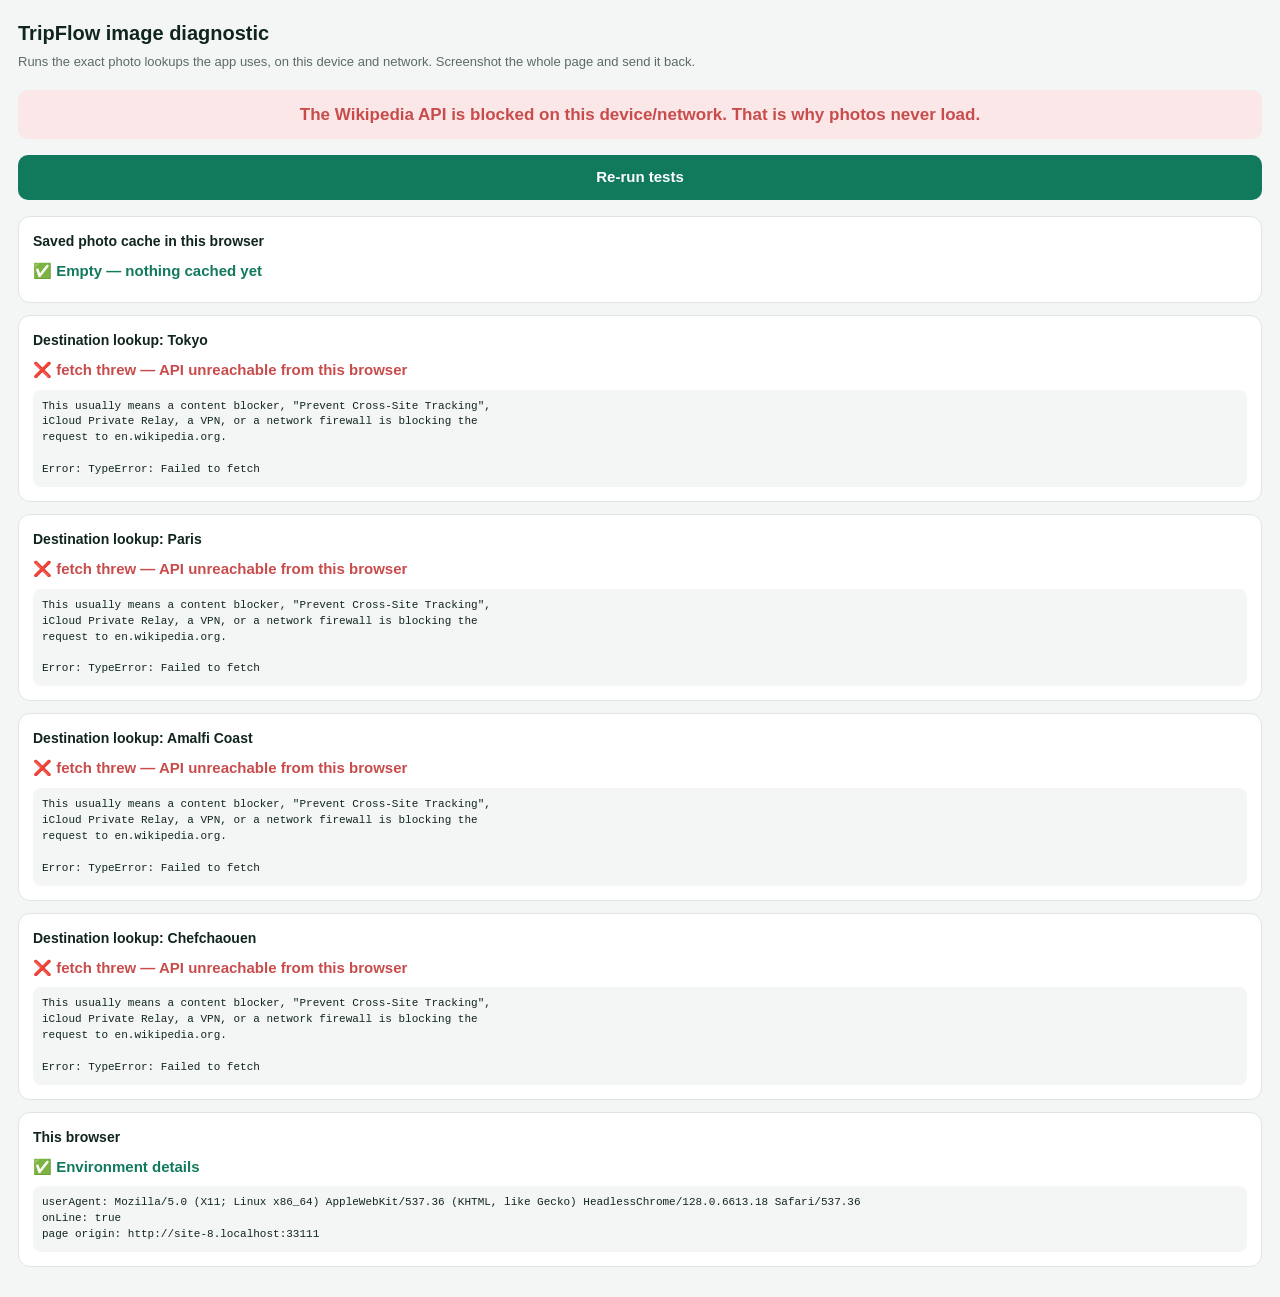
==== imagecheck.html @ b19323cb "Fix thumbnail URLs being rewritten into dead upscales; add on-device image diagnostic The photo look" ====
<!DOCTYPE html>
<html lang="en">
<head>
<meta charset="utf-8">
<meta name="viewport" content="width=device-width, initial-scale=1">
<title>TripFlow — Image System Diagnostic</title>
<style>
  :root{ color-scheme: light; }
  *{box-sizing:border-box}
  body{margin:0;padding:18px;background:#f4f6f5;color:#10251e;
       font:15px/1.5 -apple-system,BlinkMacSystemFont,"Segoe UI",Roboto,sans-serif}
  h1{font-size:20px;margin:0 0 4px}
  .sub{color:#5b6b65;font-size:13px;margin:0 0 18px}
  .test{background:#fff;border:1px solid #dfe5e2;border-radius:12px;padding:14px;margin-bottom:12px}
  .name{font-weight:700;font-size:14px;margin-bottom:8px}
  .status{font-weight:800;font-size:15px;margin-bottom:6px}
  .pass{color:#11795c}
  .fail{color:#c94c4c}
  .pending{color:#8a968f}
  .detail{font-family:ui-monospace,Menlo,Consolas,monospace;font-size:11px;line-height:1.45;
          background:#f4f6f5;border-radius:8px;padding:9px;margin-top:8px;
          word-break:break-all;white-space:pre-wrap;max-height:190px;overflow:auto}
  img.probe{max-width:100%;border-radius:8px;margin-top:8px;display:block;background:#e8ecea}
  .big{font-size:17px;font-weight:800;padding:12px;border-radius:10px;margin-bottom:16px;text-align:center}
  .big.pass{background:#dff3ec}
  .big.fail{background:#fbe7e7}
  button{font:inherit;font-weight:700;background:#11795c;color:#fff;border:0;
         border-radius:10px;padding:11px 16px;width:100%;margin-bottom:16px}
</style>
</head>
<body>

<h1>TripFlow image diagnostic</h1>
<p class="sub">Runs the exact photo lookups the app uses, on this device and network. Screenshot the whole page and send it back.</p>

<div class="big pending" id="verdict">Running tests…</div>
<button id="rerun">Re-run tests</button>
<div id="out"></div>

<script>
'use strict';
const out = document.getElementById('out');
const verdict = document.getElementById('verdict');

function card(name){
  const el = document.createElement('div');
  el.className = 'test';
  el.innerHTML = '<div class="name">'+name+'</div><div class="status pending">running…</div>';
  out.appendChild(el);
  return {
    set(ok, text, detail){
      el.querySelector('.status').className = 'status ' + (ok ? 'pass' : 'fail');
      el.querySelector('.status').textContent = (ok ? '✅ ' : '❌ ') + text;
      if(detail){
        const d = document.createElement('div');
        d.className = 'detail';
        d.textContent = detail;
        el.appendChild(d);
      }
    },
    addImage(url){
      const im = document.createElement('img');
      im.className = 'probe';
      im.src = url;
      el.appendChild(im);
    }
  };
}

// Loads a URL as a real <img> — this path does NOT require CORS, so it isolates
// "image host unreachable" from "API blocked by CORS/content blocker".
function probeImage(url, timeoutMs){
  return new Promise(resolve=>{
    const im = new Image();
    let done = false;
    const finish = (ok, why)=>{ if(done) return; done = true; resolve({ok, why, w: im.naturalWidth, h: im.naturalHeight}); };
    im.onload = ()=> finish(im.naturalWidth > 0, im.naturalWidth > 0 ? 'loaded' : 'loaded but zero width');
    im.onerror = ()=> finish(false, 'onerror (blocked, 404, or unreachable)');
    setTimeout(()=> finish(false, 'timed out after '+(timeoutMs/1000)+'s'), timeoutMs);
    im.src = url;
  });
}

const API = q => 'https://en.wikipedia.org/w/api.php?action=query&generator=search'
  + '&gsrsearch=' + encodeURIComponent(q)
  + '&gsrlimit=1&prop=pageimages&piprop=thumbnail&pithumbsize=720&format=json&origin=*';

async function apiLookup(q, c){
  let res;
  try{
    res = await fetch(API(q), {headers:{'Accept':'application/json'}});
  }catch(err){
    c.set(false, 'fetch threw — API unreachable from this browser',
      'This usually means a content blocker, "Prevent Cross-Site Tracking",\n'
      + 'iCloud Private Relay, a VPN, or a network firewall is blocking the\n'
      + 'request to en.wikipedia.org.\n\nError: ' + err.name + ': ' + err.message);
    return null;
  }
  if(!res.ok){
    c.set(false, 'API returned HTTP ' + res.status, 'URL:\n' + API(q));
    return null;
  }
  let data;
  try{ data = await res.json(); }
  catch(err){ c.set(false, 'API response was not valid JSON', String(err)); return null; }

  const pages = (data.query && data.query.pages) || {};
  const page = Object.values(pages)[0];
  if(!page){
    c.set(false, 'API worked, but the search matched no article',
      'Raw response:\n' + JSON.stringify(data).slice(0, 600));
    return null;
  }
  if(!page.thumbnail || !page.thumbnail.source){
    c.set(false, 'Article "' + page.title + '" found, but it has NO page image',
      'Raw response:\n' + JSON.stringify(data).slice(0, 600));
    return null;
  }
  c.set(true, 'API OK — "' + page.title + '" → ' + page.thumbnail.width + 'px wide',
    page.thumbnail.source);
  return page.thumbnail;
}

async function testDestination(name){
  const c = card('Destination lookup: ' + name);
  const thumb = await apiLookup(name, c);
  if(!thumb) return { api:false, img:false, upscale:null };

  const ic = card('Image load: ' + name + ' (URL the API returned)');
  const r = await probeImage(thumb.source, 12000);
  ic.set(r.ok, r.ok ? ('Image rendered, ' + r.w + '×' + r.h) : ('Image FAILED — ' + r.why), thumb.source);
  if(r.ok) ic.addImage(thumb.source);

  // The old bug: force the URL to 720px even when the original is narrower.
  let upscale = null;
  if(thumb.width < 720){
    const forced = thumb.source.replace(/\/(\d+)px-/, '/720px-');
    const uc = card('Upscaled-URL check: ' + name + ' (the bug that was just fixed)');
    const ur = await probeImage(forced, 12000);
    upscale = ur.ok;
    uc.set(ur.ok,
      ur.ok ? 'Forced 720px URL still loaded' : 'Forced 720px URL is DEAD — ' + ur.why,
      'Original is only ' + thumb.width + 'px wide.\nForced URL:\n' + forced);
  }
  return { api:true, img:r.ok, upscale };
}

async function run(){
  out.innerHTML = '';
  verdict.className = 'big pending';
  verdict.textContent = 'Running tests…';

  // Show any poisoned cache entries still sitting in this browser.
  const cc = card('Saved photo cache in this browser');
  try{
    const raw = localStorage.getItem('tripflow_photo_cache_v1');
    if(!raw){
      cc.set(true, 'Empty — nothing cached yet');
    } else {
      const obj = JSON.parse(raw);
      const keys = Object.keys(obj);
      const bad = keys.filter(k => !obj[k]);
      cc.set(bad.length === 0,
        keys.length + ' entries, ' + bad.length + ' of them failed lookups',
        bad.length ? 'Stuck-on-placeholder entries:\n' + bad.join('\n') : 'All cached entries hold a real photo URL.');
    }
  }catch(err){ cc.set(false, 'Could not read localStorage', String(err)); }

  const results = [];
  for(const d of ['Tokyo','Paris','Amalfi Coast','Chefchaouen']){
    results.push(await testDestination(d));
  }

  const env = card('This browser');
  env.set(true, 'Environment details',
    'userAgent: ' + navigator.userAgent
    + '\nonLine: ' + navigator.onLine
    + '\npage origin: ' + location.origin);

  const apiOk = results.some(r => r.api);
  const imgOk = results.some(r => r.img);
  if(!apiOk){
    verdict.className = 'big fail';
    verdict.textContent = 'The Wikipedia API is blocked on this device/network. That is why photos never load.';
  } else if(!imgOk){
    verdict.className = 'big fail';
    verdict.textContent = 'The API works, but the image files themselves will not load.';
  } else {
    verdict.className = 'big pass';
    verdict.textContent = 'Photo lookups work on this device. Real photos loaded successfully.';
  }
}

document.getElementById('rerun').onclick = run;
run();
</script>
</body>
</html>
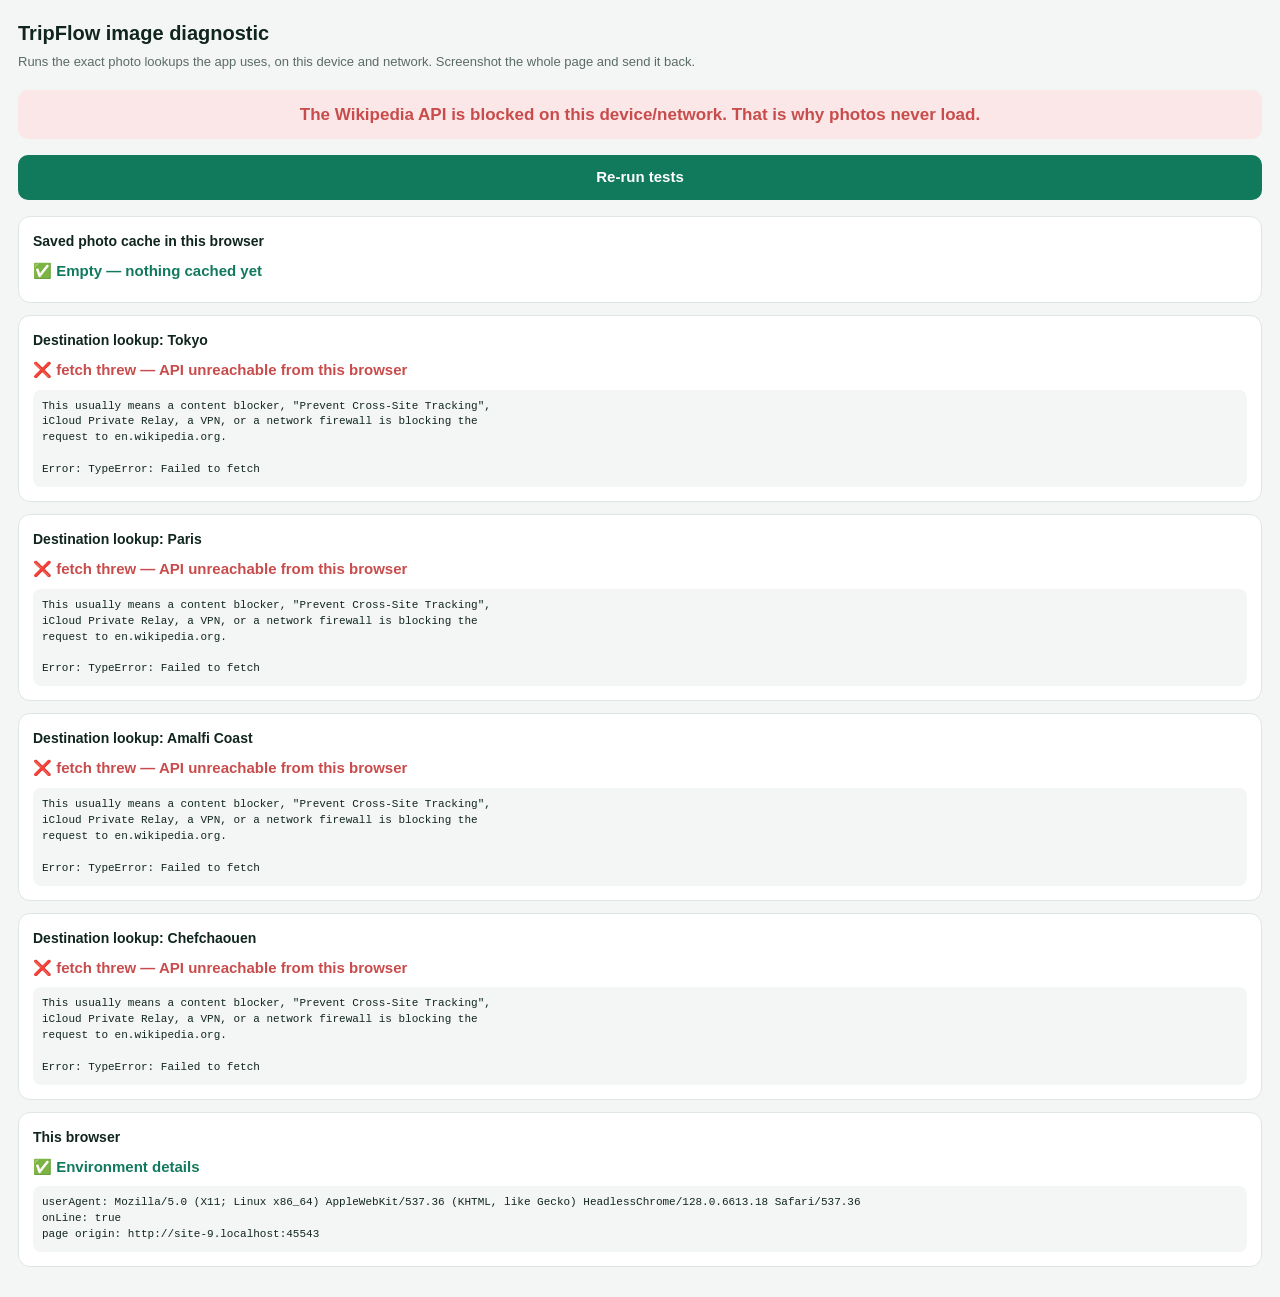
==== commit 148a0203: "Remember photo misses with a 24h expiry instead of not at all A real device's diagnostic showed 451 " ====
--- a/imagecheck.html
+++ b/imagecheck.html
@@ -159,10 +159,16 @@
     } else {
       const obj = JSON.parse(raw);
       const keys = Object.keys(obj);
-      const bad = keys.filter(k => !obj[k]);
-      cc.set(bad.length === 0,
-        keys.length + ' entries, ' + bad.length + ' of them failed lookups',
-        bad.length ? 'Stuck-on-placeholder entries:\n' + bad.join('\n') : 'All cached entries hold a real photo URL.');
+      const ok = keys.filter(k => typeof obj[k] === 'string' && obj[k]);
+      // Legacy: a bare null written before misses carried a timestamp (always retries).
+      const legacy = keys.filter(k => !obj[k]);
+      // Current: a remembered miss, which expires on its own.
+      const missed = keys.filter(k => obj[k] && typeof obj[k] === 'object' && obj[k].miss);
+      cc.set(legacy.length === 0,
+        keys.length + ' entries — ' + ok.length + ' real photos, '
+          + missed.length + ' expiring misses, ' + legacy.length + ' legacy stuck entries',
+        (legacy.length ? 'Legacy stuck entries (these retry automatically):\n' + legacy.slice(0,12).join('\n') + '\n\n' : '')
+          + (missed.length ? 'Remembered misses (expire after 24h):\n' + missed.slice(0,12).join('\n') : ''));
     }
   }catch(err){ cc.set(false, 'Could not read localStorage', String(err)); }
 
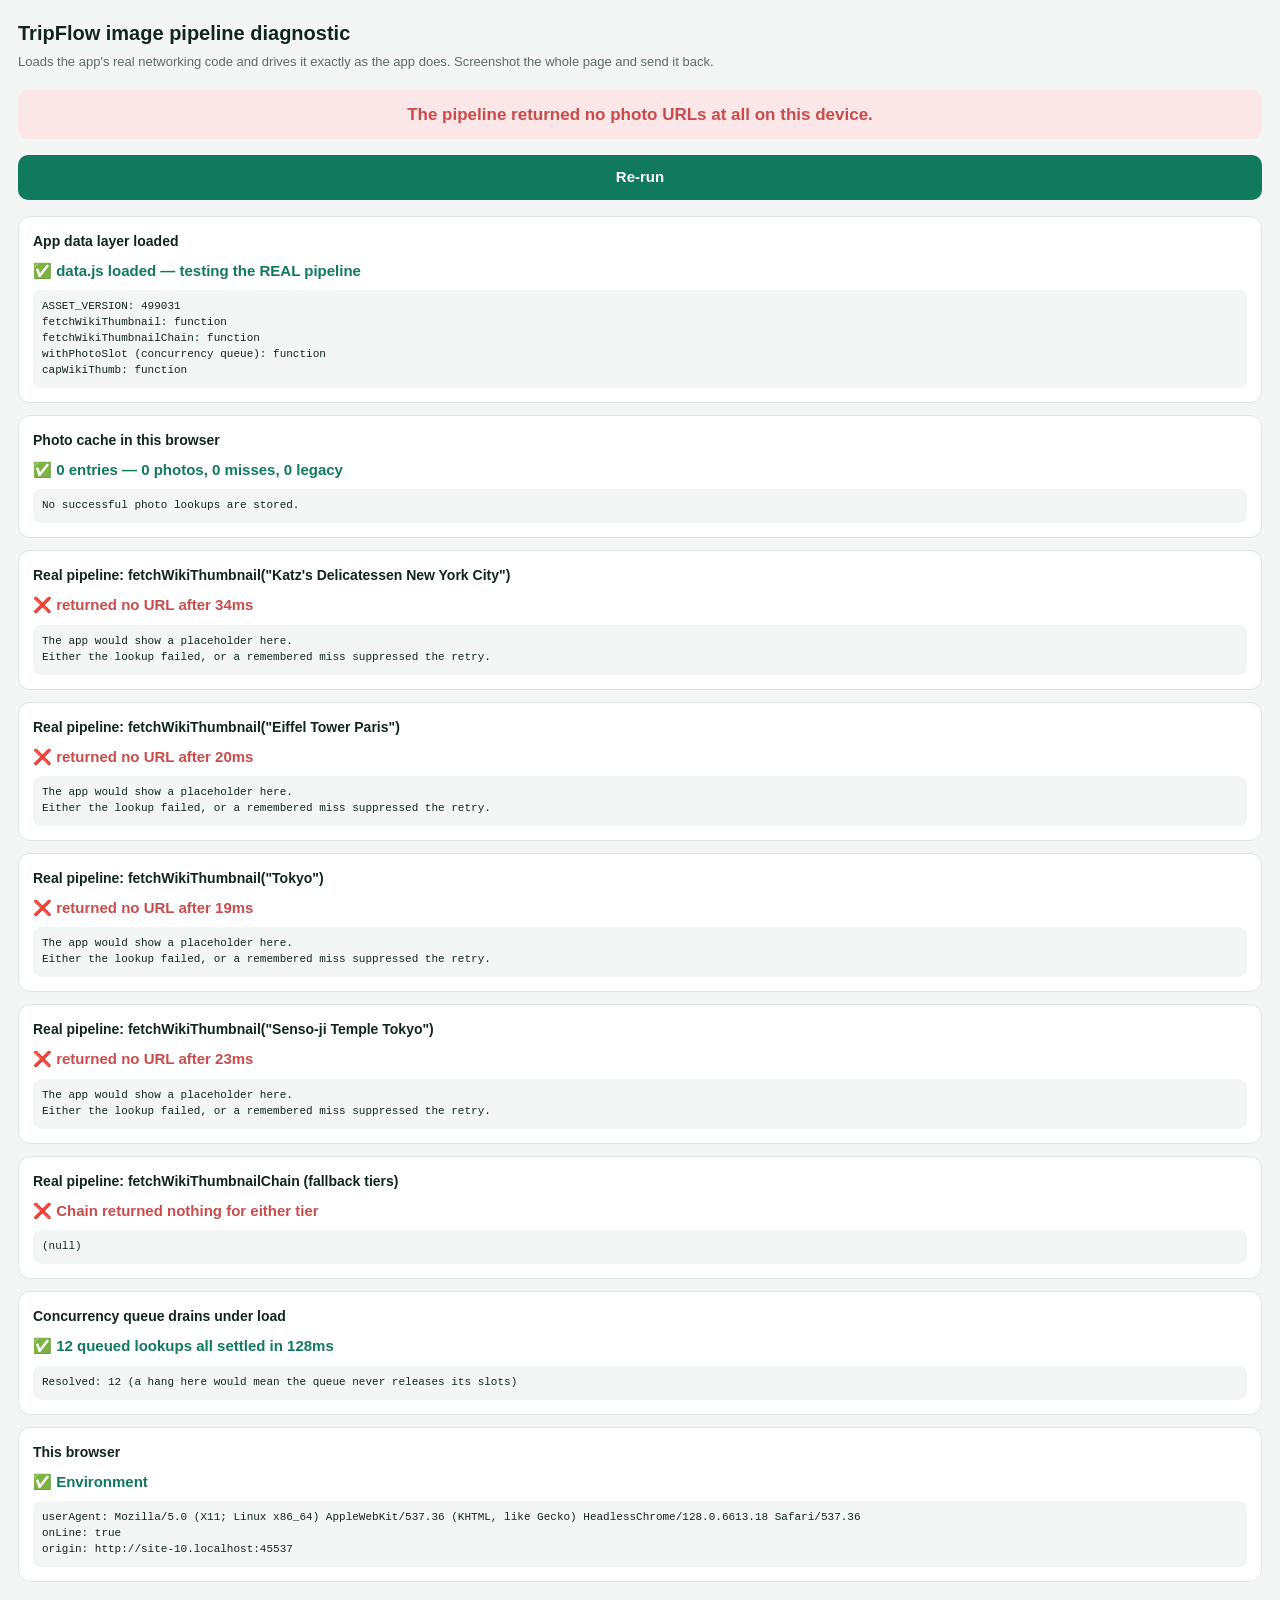
==== commit b8838b0e: "Diagnose the real image pipeline, not a reimplementation of it A device now confirmed on current cod" ====
--- a/imagecheck.html
+++ b/imagecheck.html
@@ -3,7 +3,7 @@
 <head>
 <meta charset="utf-8">
 <meta name="viewport" content="width=device-width, initial-scale=1">
-<title>TripFlow — Image System Diagnostic</title>
+<title>TripFlow — Image Pipeline Diagnostic</title>
 <style>
   :root{ color-scheme: light; }
   *{box-sizing:border-box}
@@ -19,23 +19,31 @@
   .pending{color:#8a968f}
   .detail{font-family:ui-monospace,Menlo,Consolas,monospace;font-size:11px;line-height:1.45;
           background:#f4f6f5;border-radius:8px;padding:9px;margin-top:8px;
-          word-break:break-all;white-space:pre-wrap;max-height:190px;overflow:auto}
+          word-break:break-all;white-space:pre-wrap;max-height:200px;overflow:auto}
   img.probe{max-width:100%;border-radius:8px;margin-top:8px;display:block;background:#e8ecea}
   .big{font-size:17px;font-weight:800;padding:12px;border-radius:10px;margin-bottom:16px;text-align:center}
   .big.pass{background:#dff3ec}
   .big.fail{background:#fbe7e7}
+  .big.pending{background:#eef1f0}
   button{font:inherit;font-weight:700;background:#11795c;color:#fff;border:0;
          border-radius:10px;padding:11px 16px;width:100%;margin-bottom:16px}
 </style>
 </head>
 <body>
 
-<h1>TripFlow image diagnostic</h1>
-<p class="sub">Runs the exact photo lookups the app uses, on this device and network. Screenshot the whole page and send it back.</p>
+<h1>TripFlow image pipeline diagnostic</h1>
+<p class="sub">Loads the app's real networking code and drives it exactly as the app does. Screenshot the whole page and send it back.</p>
 
-<div class="big pending" id="verdict">Running tests…</div>
-<button id="rerun">Re-run tests</button>
+<div class="big pending" id="verdict">Running…</div>
+<button id="rerun">Re-run</button>
 <div id="out"></div>
+
+<!-- The REAL data layer: fetchWikiThumbnail, the cache, the concurrency queue, the chain.
+     Loaded with a rotating token so this page can never test a stale copy of it. -->
+<script>
+  window.ASSET_VERSION = String(Math.floor(Date.now()/3600000));
+  document.write('<scr'+'ipt src="data.js?v=' + window.ASSET_VERSION + '"><\/scr'+'ipt>');
+</script>
 
 <script>
 'use strict';
@@ -49,151 +57,112 @@
   out.appendChild(el);
   return {
     set(ok, text, detail){
-      el.querySelector('.status').className = 'status ' + (ok ? 'pass' : 'fail');
-      el.querySelector('.status').textContent = (ok ? '✅ ' : '❌ ') + text;
-      if(detail){
-        const d = document.createElement('div');
-        d.className = 'detail';
-        d.textContent = detail;
-        el.appendChild(d);
-      }
+      const s = el.querySelector('.status');
+      s.className = 'status ' + (ok ? 'pass' : 'fail');
+      s.textContent = (ok ? '✅ ' : '❌ ') + text;
+      if(detail){ const d = document.createElement('div'); d.className='detail'; d.textContent = detail; el.appendChild(d); }
     },
-    addImage(url){
-      const im = document.createElement('img');
-      im.className = 'probe';
-      im.src = url;
-      el.appendChild(im);
-    }
+    addImage(url){ const im=document.createElement('img'); im.className='probe'; im.src=url; el.appendChild(im); }
   };
 }
-
-// Loads a URL as a real <img> — this path does NOT require CORS, so it isolates
-// "image host unreachable" from "API blocked by CORS/content blocker".
-function probeImage(url, timeoutMs){
+function probeImage(url, ms){
   return new Promise(resolve=>{
-    const im = new Image();
-    let done = false;
-    const finish = (ok, why)=>{ if(done) return; done = true; resolve({ok, why, w: im.naturalWidth, h: im.naturalHeight}); };
-    im.onload = ()=> finish(im.naturalWidth > 0, im.naturalWidth > 0 ? 'loaded' : 'loaded but zero width');
-    im.onerror = ()=> finish(false, 'onerror (blocked, 404, or unreachable)');
-    setTimeout(()=> finish(false, 'timed out after '+(timeoutMs/1000)+'s'), timeoutMs);
+    const im = new Image(); let done = false;
+    const finish = (ok, why)=>{ if(done) return; done = true; resolve({ok, why, w: im.naturalWidth}); };
+    im.onload = ()=> finish(im.naturalWidth>0, im.naturalWidth>0 ? 'loaded' : 'zero width');
+    im.onerror = ()=> finish(false, 'onerror (blocked, 404 or unreachable)');
+    setTimeout(()=>finish(false, 'timed out after '+(ms/1000)+'s'), ms);
     im.src = url;
   });
-}
-
-const API = q => 'https://en.wikipedia.org/w/api.php?action=query&generator=search'
-  + '&gsrsearch=' + encodeURIComponent(q)
-  + '&gsrlimit=1&prop=pageimages&piprop=thumbnail&pithumbsize=720&format=json&origin=*';
-
-async function apiLookup(q, c){
-  let res;
-  try{
-    res = await fetch(API(q), {headers:{'Accept':'application/json'}});
-  }catch(err){
-    c.set(false, 'fetch threw — API unreachable from this browser',
-      'This usually means a content blocker, "Prevent Cross-Site Tracking",\n'
-      + 'iCloud Private Relay, a VPN, or a network firewall is blocking the\n'
-      + 'request to en.wikipedia.org.\n\nError: ' + err.name + ': ' + err.message);
-    return null;
-  }
-  if(!res.ok){
-    c.set(false, 'API returned HTTP ' + res.status, 'URL:\n' + API(q));
-    return null;
-  }
-  let data;
-  try{ data = await res.json(); }
-  catch(err){ c.set(false, 'API response was not valid JSON', String(err)); return null; }
-
-  const pages = (data.query && data.query.pages) || {};
-  const page = Object.values(pages)[0];
-  if(!page){
-    c.set(false, 'API worked, but the search matched no article',
-      'Raw response:\n' + JSON.stringify(data).slice(0, 600));
-    return null;
-  }
-  if(!page.thumbnail || !page.thumbnail.source){
-    c.set(false, 'Article "' + page.title + '" found, but it has NO page image',
-      'Raw response:\n' + JSON.stringify(data).slice(0, 600));
-    return null;
-  }
-  c.set(true, 'API OK — "' + page.title + '" → ' + page.thumbnail.width + 'px wide',
-    page.thumbnail.source);
-  return page.thumbnail;
-}
-
-async function testDestination(name){
-  const c = card('Destination lookup: ' + name);
-  const thumb = await apiLookup(name, c);
-  if(!thumb) return { api:false, img:false, upscale:null };
-
-  const ic = card('Image load: ' + name + ' (URL the API returned)');
-  const r = await probeImage(thumb.source, 12000);
-  ic.set(r.ok, r.ok ? ('Image rendered, ' + r.w + '×' + r.h) : ('Image FAILED — ' + r.why), thumb.source);
-  if(r.ok) ic.addImage(thumb.source);
-
-  // The old bug: force the URL to 720px even when the original is narrower.
-  let upscale = null;
-  if(thumb.width < 720){
-    const forced = thumb.source.replace(/\/(\d+)px-/, '/720px-');
-    const uc = card('Upscaled-URL check: ' + name + ' (the bug that was just fixed)');
-    const ur = await probeImage(forced, 12000);
-    upscale = ur.ok;
-    uc.set(ur.ok,
-      ur.ok ? 'Forced 720px URL still loaded' : 'Forced 720px URL is DEAD — ' + ur.why,
-      'Original is only ' + thumb.width + 'px wide.\nForced URL:\n' + forced);
-  }
-  return { api:true, img:r.ok, upscale };
 }
 
 async function run(){
   out.innerHTML = '';
   verdict.className = 'big pending';
-  verdict.textContent = 'Running tests…';
+  verdict.textContent = 'Running…';
 
-  // Show any poisoned cache entries still sitting in this browser.
-  const cc = card('Saved photo cache in this browser');
+  // 0. Is the real data layer even present?
+  const load = card('App data layer loaded');
+  const haveLayer = typeof fetchWikiThumbnail === 'function' && typeof fetchWikiThumbnailChain === 'function';
+  load.set(haveLayer,
+    haveLayer ? 'data.js loaded — testing the REAL pipeline' : 'data.js did NOT load — cannot test the real pipeline',
+    'ASSET_VERSION: ' + window.ASSET_VERSION
+      + '\nfetchWikiThumbnail: ' + typeof fetchWikiThumbnail
+      + '\nfetchWikiThumbnailChain: ' + typeof fetchWikiThumbnailChain
+      + '\nwithPhotoSlot (concurrency queue): ' + (typeof withPhotoSlot)
+      + '\ncapWikiThumb: ' + (typeof capWikiThumb));
+  if(!haveLayer){
+    verdict.className = 'big fail';
+    verdict.textContent = "The app's data layer failed to load — that alone would stop every photo.";
+    return;
+  }
+
+  // 1. What is actually sitting in this browser's cache right now?
+  const cc = card('Photo cache in this browser');
   try{
     const raw = localStorage.getItem('tripflow_photo_cache_v1');
-    if(!raw){
-      cc.set(true, 'Empty — nothing cached yet');
-    } else {
-      const obj = JSON.parse(raw);
-      const keys = Object.keys(obj);
-      const ok = keys.filter(k => typeof obj[k] === 'string' && obj[k]);
-      // Legacy: a bare null written before misses carried a timestamp (always retries).
-      const legacy = keys.filter(k => !obj[k]);
-      // Current: a remembered miss, which expires on its own.
-      const missed = keys.filter(k => obj[k] && typeof obj[k] === 'object' && obj[k].miss);
-      cc.set(legacy.length === 0,
-        keys.length + ' entries — ' + ok.length + ' real photos, '
-          + missed.length + ' expiring misses, ' + legacy.length + ' legacy stuck entries',
-        (legacy.length ? 'Legacy stuck entries (these retry automatically):\n' + legacy.slice(0,12).join('\n') + '\n\n' : '')
-          + (missed.length ? 'Remembered misses (expire after 24h):\n' + missed.slice(0,12).join('\n') : ''));
-    }
-  }catch(err){ cc.set(false, 'Could not read localStorage', String(err)); }
+    const obj = raw ? JSON.parse(raw) : {};
+    const keys = Object.keys(obj);
+    const real = keys.filter(k=>typeof obj[k]==='string' && obj[k]);
+    const misses = keys.filter(k=>obj[k] && typeof obj[k]==='object' && obj[k].miss);
+    const legacy = keys.filter(k=>!obj[k]);
+    cc.set(true, keys.length + ' entries — ' + real.length + ' photos, ' + misses.length + ' misses, ' + legacy.length + ' legacy',
+      real.length ? 'Example stored photo:\n' + obj[real[0]] : 'No successful photo lookups are stored.');
+  }catch(err){ cc.set(false, 'Could not read the cache', String(err)); }
 
-  const results = [];
-  for(const d of ['Tokyo','Paris','Amalfi Coast','Chefchaouen']){
-    results.push(await testDestination(d));
+  // 2. Drive the REAL lookup for things the app actually asks for.
+  const queries = [
+    "Katz's Delicatessen New York City",
+    'Eiffel Tower Paris',
+    'Tokyo',
+    'Senso-ji Temple Tokyo',
+  ];
+  let anyUrl = false, anyRender = false;
+  for(const q of queries){
+    const c = card('Real pipeline: fetchWikiThumbnail("' + q + '")');
+    let url = null, err = null;
+    const t0 = Date.now();
+    try{ url = await fetchWikiThumbnail(q); }
+    catch(e){ err = e; }
+    const ms = Date.now() - t0;
+    if(err){ c.set(false, 'threw after ' + ms + 'ms', String(err && err.message || err)); continue; }
+    if(!url){ c.set(false, 'returned no URL after ' + ms + 'ms', 'The app would show a placeholder here.\nEither the lookup failed, or a remembered miss suppressed the retry.'); continue; }
+    anyUrl = true;
+    const r = await probeImage(url, 12000);
+    if(r.ok) anyRender = true;
+    c.set(r.ok, r.ok ? ('URL returned in ' + ms + 'ms and the image RENDERED (' + r.w + 'px)') : ('URL returned but the image FAILED to render — ' + r.why), url);
+    if(r.ok) c.addImage(url);
   }
 
+  // 3. The multi-tier chain, as the app uses it.
+  const ch = card('Real pipeline: fetchWikiThumbnailChain (fallback tiers)');
+  try{
+    const chained = await fetchWikiThumbnailChain(['Definitely Not A Real Place XYZQ', 'Paris']);
+    ch.set(!!chained, chained ? 'Fell through to the second tier and returned a URL' : 'Chain returned nothing for either tier', chained || '(null)');
+    if(chained) ch.addImage(chained);
+  }catch(e){ ch.set(false, 'chain threw', String(e && e.message || e)); }
+
+  // 4. Does the concurrency queue drain, or is it deadlocking?
+  const cq = card('Concurrency queue drains under load');
+  try{
+    const t0 = Date.now();
+    const many = await Promise.all(Array.from({length:12}, (_,i)=>fetchWikiThumbnail('queue probe ' + i)));
+    cq.set(true, '12 queued lookups all settled in ' + (Date.now()-t0) + 'ms',
+      'Resolved: ' + many.length + ' (a hang here would mean the queue never releases its slots)');
+  }catch(e){ cq.set(false, 'queue test threw', String(e && e.message || e)); }
+
   const env = card('This browser');
-  env.set(true, 'Environment details',
-    'userAgent: ' + navigator.userAgent
-    + '\nonLine: ' + navigator.onLine
-    + '\npage origin: ' + location.origin);
+  env.set(true, 'Environment', 'userAgent: ' + navigator.userAgent + '\nonLine: ' + navigator.onLine + '\norigin: ' + location.origin);
 
-  const apiOk = results.some(r => r.api);
-  const imgOk = results.some(r => r.img);
-  if(!apiOk){
+  if(anyRender){
+    verdict.className = 'big pass';
+    verdict.textContent = 'The real pipeline works here — photos were fetched AND rendered.';
+  } else if(anyUrl){
     verdict.className = 'big fail';
-    verdict.textContent = 'The Wikipedia API is blocked on this device/network. That is why photos never load.';
-  } else if(!imgOk){
+    verdict.textContent = 'Lookups return URLs, but the images will not render on this device.';
+  } else {
     verdict.className = 'big fail';
-    verdict.textContent = 'The API works, but the image files themselves will not load.';
-  } else {
-    verdict.className = 'big pass';
-    verdict.textContent = 'Photo lookups work on this device. Real photos loaded successfully.';
+    verdict.textContent = 'The pipeline returned no photo URLs at all on this device.';
   }
 }
 
